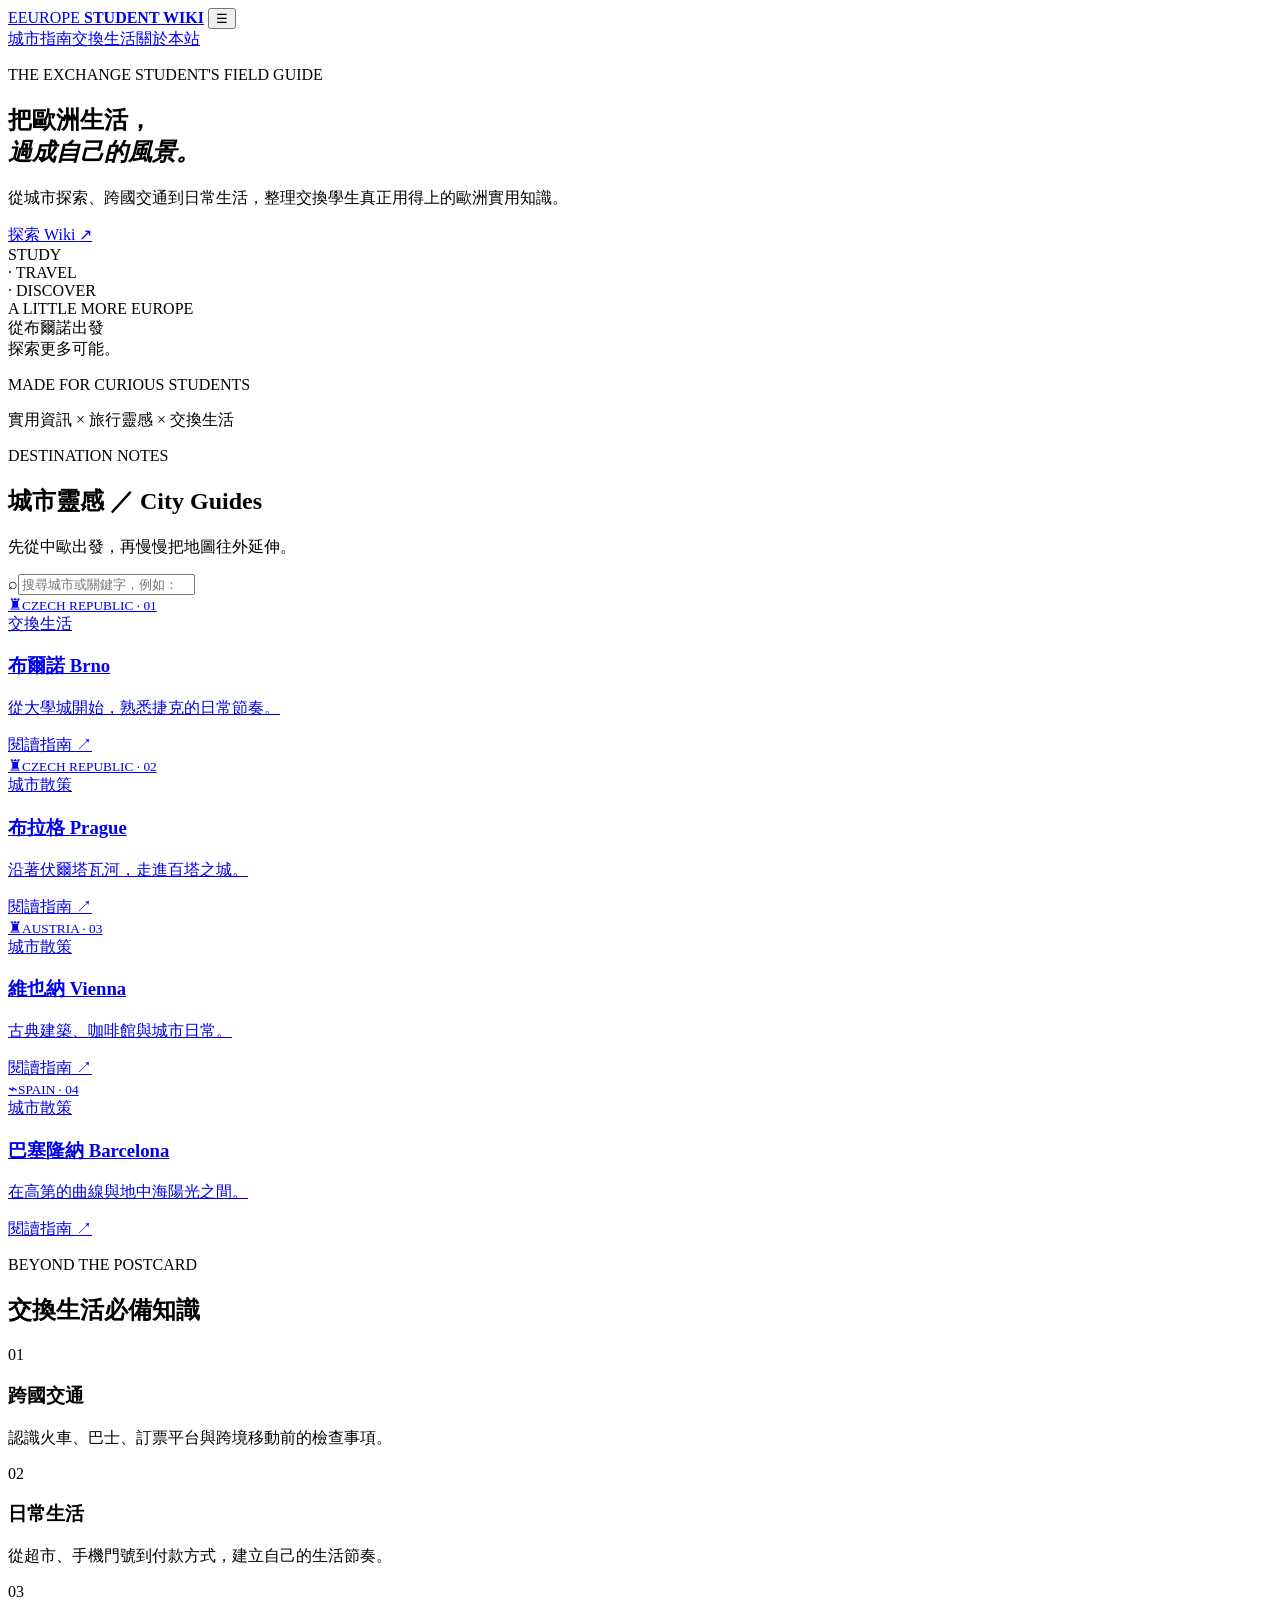
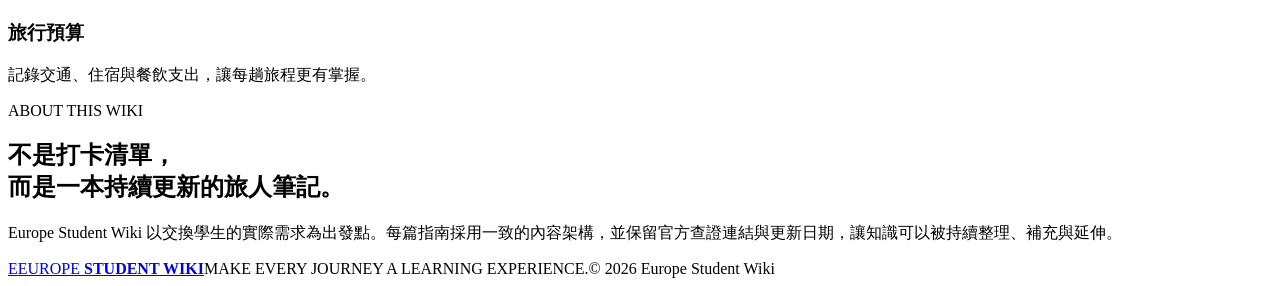
==== index.html @ 51d73738 "Initial website upload" ====
<!doctype html>
<html lang="zh-Hant">
<head>
  <meta charset="utf-8">
  <meta name="viewport" content="width=device-width, initial-scale=1">
  <meta name="description" content="給交換學生與自由行旅人的歐洲生活、城市與交通知識庫。">
  <title>Europe Student Wiki｜歐洲交換生指南</title>
  <link rel="preconnect" href="https://fonts.googleapis.com">
  <link rel="preconnect" href="https://fonts.gstatic.com" crossorigin>
  <link href="https://fonts.googleapis.com/css2?family=DM+Sans:wght@400;500;600;700&family=Noto+Sans+TC:wght@400;500;600;700;800&display=swap" rel="stylesheet">
  <link rel="stylesheet" href="css/style.css">
</head>
<body>
  <header class="site-header">
    <a class="brand" href="index.html"><span class="brand-mark">E</span><span>EUROPE <b>STUDENT WIKI</b></span></a>
    <button class="menu-toggle" aria-label="開啟導覽選單" aria-expanded="false">☰</button>
    <nav class="main-nav" aria-label="主要導覽">
      <a href="#guides">城市指南</a><a href="#essentials">交換生活</a><a href="#about">關於本站</a>
    </nav>
  </header>

  <main>
    <section class="hero">
      <div class="hero-copy">
        <p class="eyebrow">THE EXCHANGE STUDENT'S FIELD GUIDE</p>
        <h1>把歐洲生活，<br><em>過成自己的風景。</em></h1>
        <p class="hero-intro">從城市探索、跨國交通到日常生活，整理交換學生真正用得上的歐洲實用知識。</p>
        <a class="button button-dark" href="#guides">探索 Wiki <span aria-hidden="true">↗</span></a>
      </div>
      <div class="hero-art" role="img" aria-label="歐洲旅行城市與地圖的編輯風格插畫">
        <div class="sun"></div><div class="hero-stamp">STUDY<br>· TRAVEL<br>· DISCOVER</div>
        <div class="postcard">
          <div class="postcard-sky"></div><div class="postcard-roof roof-one"></div><div class="postcard-roof roof-two"></div>
          <div class="postcard-building"></div><div class="postcard-window"></div>
          <span class="postcard-label">A LITTLE MORE EUROPE</span>
        </div>
        <span class="hero-note">從布爾諾出發<br>探索更多可能。</span>
      </div>
    </section>

    <section class="intro-strip">
      <p>MADE FOR CURIOUS STUDENTS</p>
      <span>實用資訊 × 旅行靈感 × 交換生活</span>
    </section>

    <section class="section" id="guides">
      <div class="section-heading">
        <div><p class="eyebrow">DESTINATION NOTES</p><h2>城市靈感 <span>／</span> City Guides</h2></div>
        <p class="section-desc">先從中歐出發，再慢慢把地圖往外延伸。</p>
      </div>
      <label class="search-box"><span aria-hidden="true">⌕</span><input id="guide-search" type="search" placeholder="搜尋城市或關鍵字，例如：布拉格、交通…" aria-label="搜尋指南"></label>
      <div class="guide-grid" id="guide-grid">
        <a class="guide-card featured" href="pages/brno.html" data-search="brno 布爾諾 捷克 交換生活 大學">
          <div class="card-art art-brno"><span class="art-sun"></span><span class="art-tower">♜</span><small>CZECH REPUBLIC · 01</small></div>
          <div class="card-body"><span class="tag">交換生活</span><h3>布爾諾 Brno</h3><p>從大學城開始，熟悉捷克的日常節奏。</p><span class="card-link">閱讀指南 ↗</span></div>
        </a>
        <a class="guide-card" href="pages/prague.html" data-search="prague 布拉格 捷克 城市 旅遊">
          <div class="card-art art-prague"><span class="art-sun"></span><span class="art-tower">♜</span><small>CZECH REPUBLIC · 02</small></div>
          <div class="card-body"><span class="tag">城市散策</span><h3>布拉格 Prague</h3><p>沿著伏爾塔瓦河，走進百塔之城。</p><span class="card-link">閱讀指南 ↗</span></div>
        </a>
        <a class="guide-card" href="pages/vienna.html" data-search="vienna 維也納 奧地利 音樂 城市">
          <div class="card-art art-vienna"><span class="art-sun"></span><span class="art-tower">♜</span><small>AUSTRIA · 03</small></div>
          <div class="card-body"><span class="tag">城市散策</span><h3>維也納 Vienna</h3><p>古典建築、咖啡館與城市日常。</p><span class="card-link">閱讀指南 ↗</span></div>
        </a>
        <a class="guide-card" href="pages/barcelona.html" data-search="barcelona 巴塞隆納 西班牙 高第 海邊">
          <div class="card-art art-barcelona"><span class="art-sun"></span><span class="art-tower">⌁</span><small>SPAIN · 04</small></div>
          <div class="card-body"><span class="tag">城市散策</span><h3>巴塞隆納 Barcelona</h3><p>在高第的曲線與地中海陽光之間。</p><span class="card-link">閱讀指南 ↗</span></div>
        </a>
      </div>
      <p class="empty-state" id="empty-state" hidden>找不到符合的指南，試試其他關鍵字。</p>
    </section>

    <section class="essentials" id="essentials">
      <div class="section-heading">
        <div><p class="eyebrow">BEYOND THE POSTCARD</p><h2>交換生活必備知識</h2></div>
      </div>
      <div class="essentials-grid">
        <article><span class="essential-no">01</span><h3>跨國交通</h3><p>認識火車、巴士、訂票平台與跨境移動前的檢查事項。</p></article>
        <article><span class="essential-no">02</span><h3>日常生活</h3><p>從超市、手機門號到付款方式，建立自己的生活節奏。</p></article>
        <article><span class="essential-no">03</span><h3>旅行預算</h3><p>記錄交通、住宿與餐飲支出，讓每趟旅程更有掌握。</p></article>
      </div>
    </section>

    <section class="about-section" id="about">
      <p class="eyebrow">ABOUT THIS WIKI</p><h2>不是打卡清單，<br>而是一本持續更新的旅人筆記。</h2>
      <p>Europe Student Wiki 以交換學生的實際需求為出發點。每篇指南採用一致的內容架構，並保留官方查證連結與更新日期，讓知識可以被持續整理、補充與延伸。</p>
    </section>
  </main>

  <footer class="site-footer"><a class="brand" href="index.html"><span class="brand-mark">E</span><span>EUROPE <b>STUDENT WIKI</b></span></a><span>MAKE EVERY JOURNEY A LEARNING EXPERIENCE.</span><span>© 2026 Europe Student Wiki</span></footer>
  <script src="js/main.js"></script>
</body>
</html>
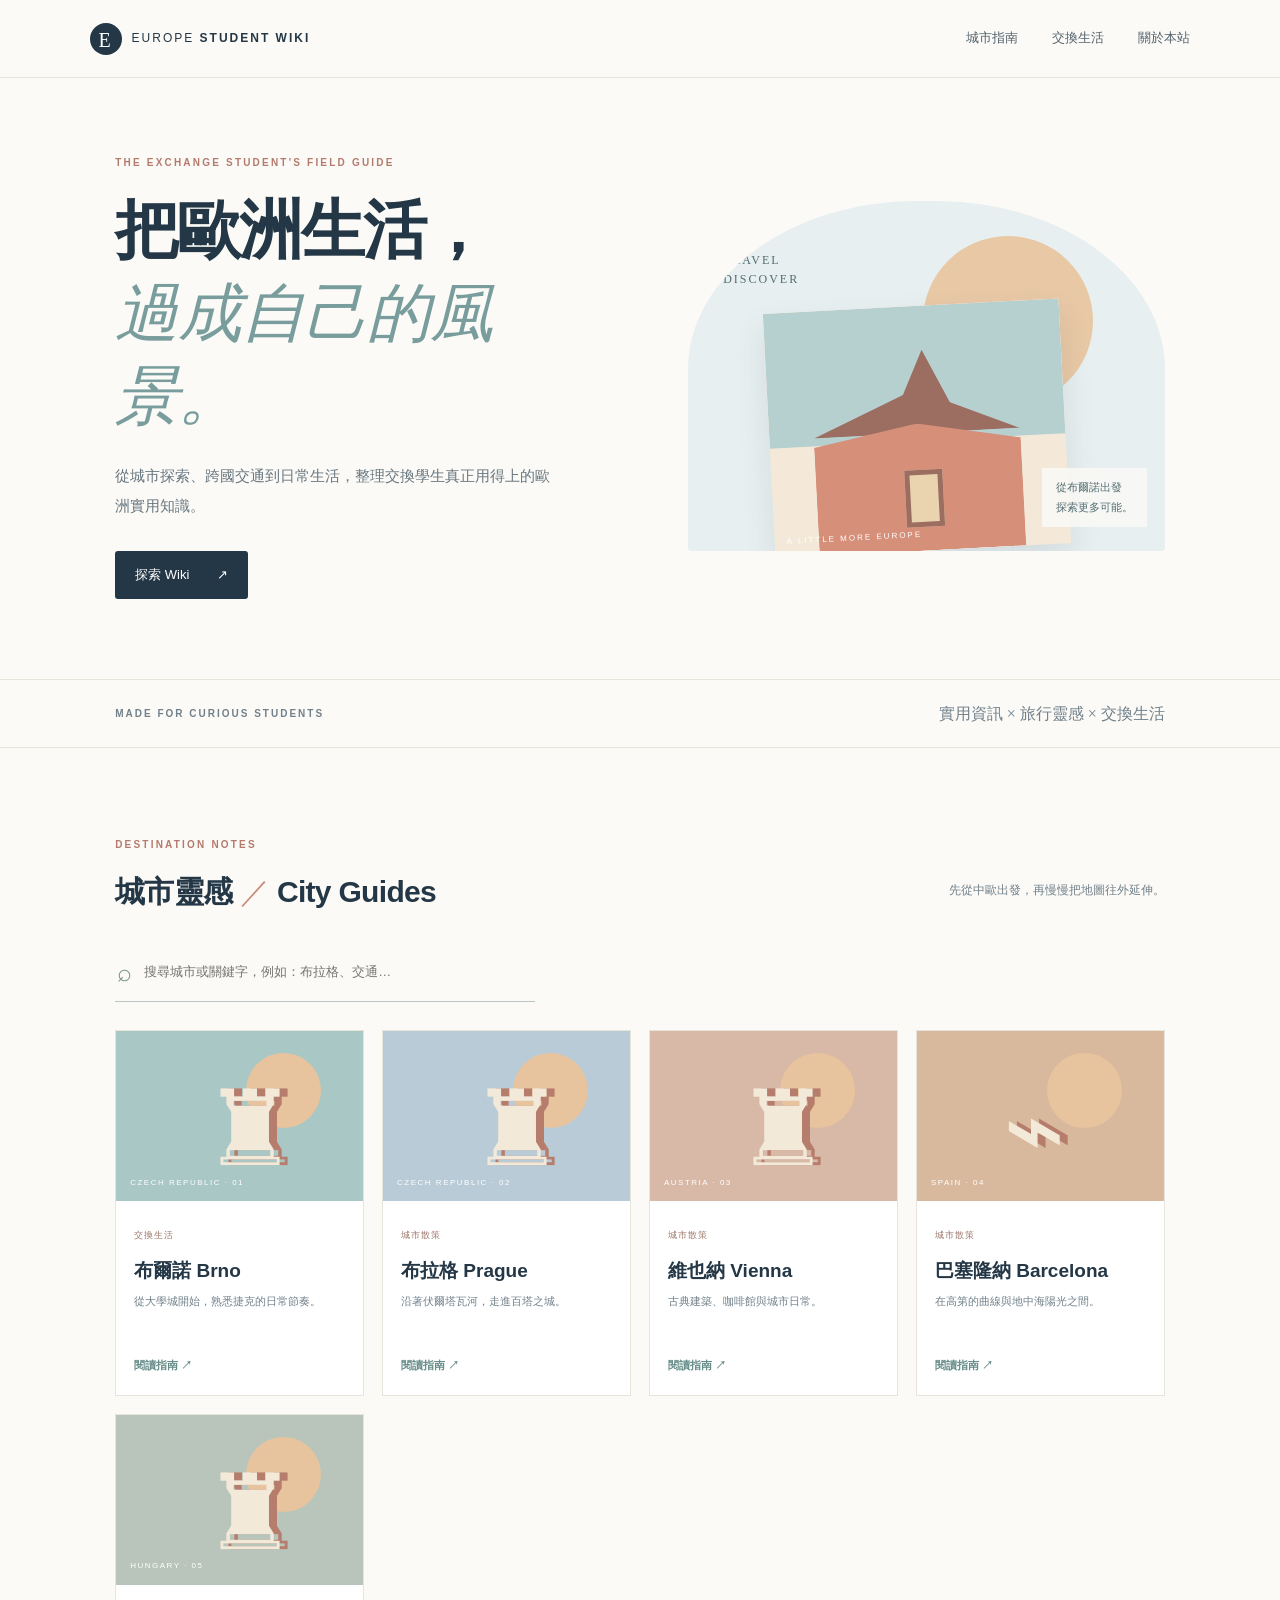
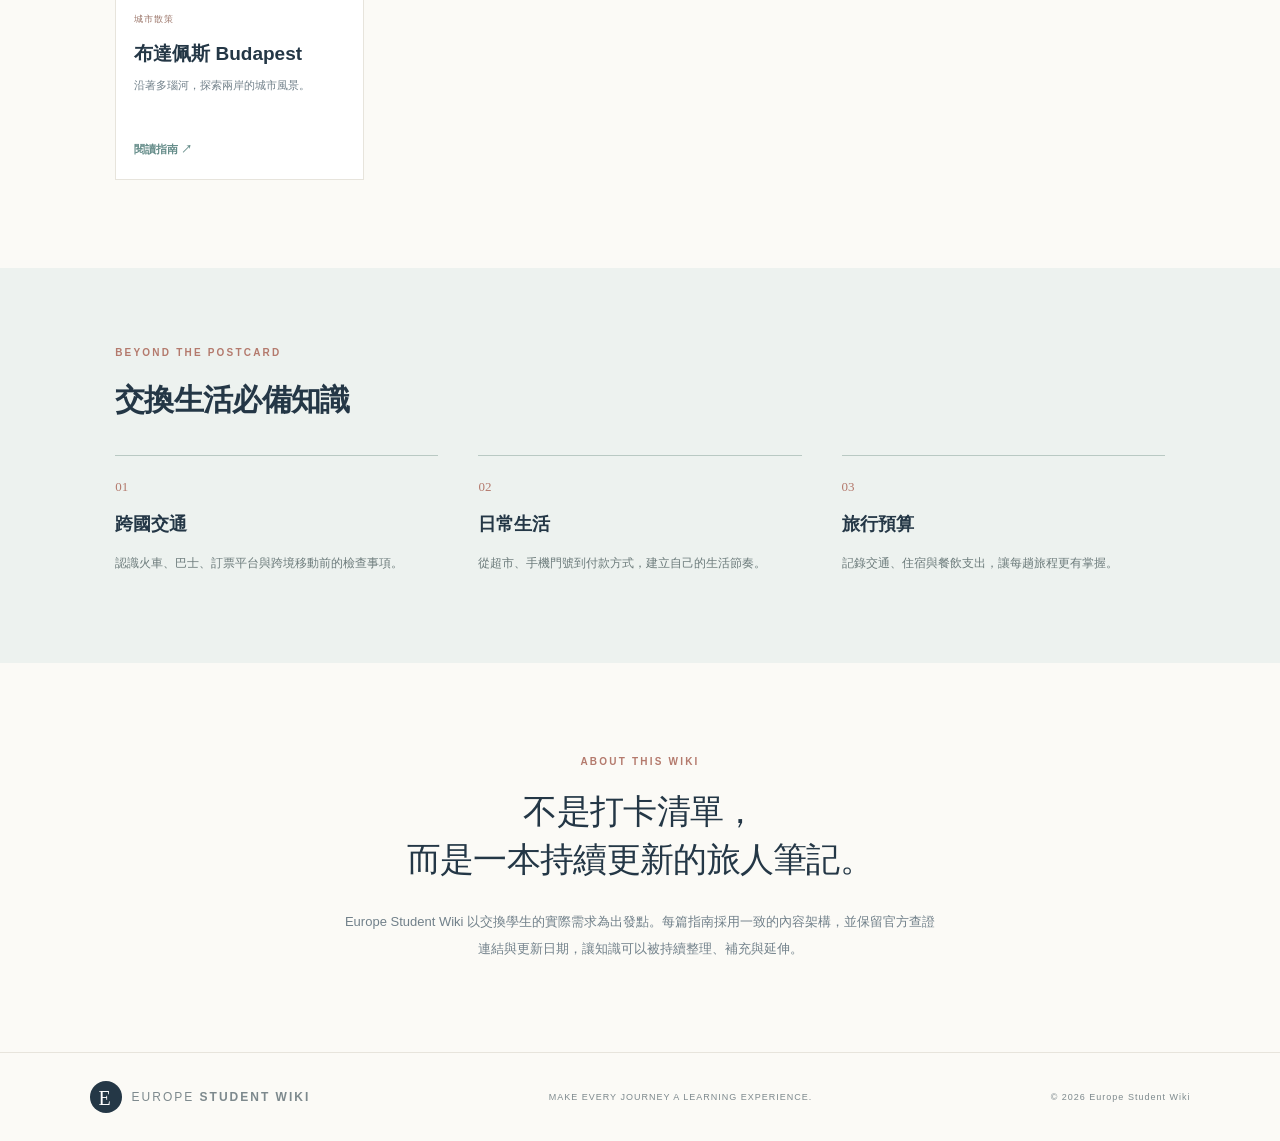
==== commit 83f498d5: "Add Budapest city guide" ====
--- a/index.html
+++ b/index.html
@@ -66,6 +66,10 @@
           <div class="card-art art-barcelona"><span class="art-sun"></span><span class="art-tower">⌁</span><small>SPAIN · 04</small></div>
           <div class="card-body"><span class="tag">城市散策</span><h3>巴塞隆納 Barcelona</h3><p>在高第的曲線與地中海陽光之間。</p><span class="card-link">閱讀指南 ↗</span></div>
         </a>
+        <a class="guide-card" href="pages/budapest.html" data-search="budapest 布達佩斯 匈牙利 多瑙河 城市 溫泉">
+          <div class="card-art art-budapest"><span class="art-sun"></span><span class="art-tower">♜</span><small>HUNGARY · 05</small></div>
+          <div class="card-body"><span class="tag">城市散策</span><h3>布達佩斯 Budapest</h3><p>沿著多瑙河，探索兩岸的城市風景。</p><span class="card-link">閱讀指南 ↗</span></div>
+        </a>
       </div>
       <p class="empty-state" id="empty-state" hidden>找不到符合的指南，試試其他關鍵字。</p>
     </section>
--- a/css/style.css
+++ b/css/style.css
@@ -0,0 +1,6 @@
+@import url('https://fonts.googleapis.com/css2?family=DM+Sans:wght@400;500;600;700&family=Noto+Sans+TC:wght@400;500;600;700;800&display=swap');
+:root{--ink:#243746;--muted:#71808a;--paper:#fbfaf6;--blue:#dceaf0;--teal:#8bb8b5;--coral:#d98f7e;--line:#e7e4dc;--serif:Georgia,'Times New Roman',serif}
+*{box-sizing:border-box}html{scroll-behavior:smooth}body{margin:0;background:var(--paper);color:var(--ink);font-family:'DM Sans','Noto Sans TC',sans-serif;line-height:1.7}a{color:inherit;text-decoration:none}.site-header{height:78px;padding:0 7vw;display:flex;align-items:center;justify-content:space-between;border-bottom:1px solid var(--line);background:rgba(251,250,246,.94);position:sticky;top:0;z-index:10;backdrop-filter:blur(12px)}.brand{display:flex;align-items:center;gap:10px;font-size:12px;letter-spacing:2px;font-weight:500}.brand b{font-weight:700}.brand-mark{width:32px;height:32px;border-radius:50%;display:grid;place-items:center;background:var(--ink);color:white;font-family:var(--serif);font-size:20px}.main-nav{display:flex;gap:34px;font-size:13px;color:#53636d}.main-nav a:hover,.text-link:hover{color:#bd725f}.menu-toggle{display:none;border:0;background:none;font-size:22px;color:var(--ink)}.hero{padding:76px 9vw 80px;display:grid;grid-template-columns:1.02fr .98fr;gap:6vw;align-items:center;min-height:530px}.eyebrow{font-size:10px;letter-spacing:2.2px;font-weight:700;color:#b47a6d;margin:0 0 18px}.hero h1{font-size:clamp(38px,5vw,66px);line-height:1.3;letter-spacing:-2px;margin:0 0 22px;font-weight:700}.hero h1 em{font-family:var(--serif);font-weight:400;color:#789d9c;letter-spacing:-1px}.hero-intro{max-width:440px;color:#687780;font-size:15px;line-height:2;margin-bottom:30px}.button{display:inline-flex;align-items:center;gap:28px;padding:13px 20px;font-size:13px;border-radius:3px}.button-dark{background:var(--ink);color:white}.button-dark:hover{background:#46616e}.hero-art{height:350px;position:relative;background:#e7eff0;overflow:hidden;border-radius:48% 48% 4px 4px}.sun{position:absolute;width:170px;height:170px;background:#e8c8a5;border-radius:50%;right:15%;top:35px}.postcard{position:absolute;width:62%;height:70%;left:17%;bottom:0;background:#f4e9d9;box-shadow:0 15px 30px #53636d22;overflow:hidden;transform:rotate(-3deg)}.postcard-sky{position:absolute;inset:0 0 45%;background:#b6d0d0}.postcard-building{position:absolute;width:70%;height:52%;bottom:0;left:15%;background:#d68f79;clip-path:polygon(0 15%,50% 0,100% 15%,100% 100%,0 100%)}.postcard-roof{position:absolute;bottom:48%;height:18%;background:#9c6e62}.roof-one{left:15%;width:70%;clip-path:polygon(0 100%,50% 0,100% 100%)}.roof-two{left:42%;width:22%;height:28%;bottom:54%;clip-path:polygon(0 100%,50% 0,100% 100%)}.postcard-window{position:absolute;left:45%;bottom:10%;width:13%;height:23%;background:#e9d4af;border:5px solid #9c6e62}.postcard-label{position:absolute;bottom:9px;left:12px;font-size:8px;letter-spacing:2px;color:#fff}.hero-stamp{position:absolute;z-index:2;top:30px;left:25px;font-family:var(--serif);font-size:12px;line-height:1.6;letter-spacing:2px;color:#536d71}.hero-note{position:absolute;right:18px;bottom:24px;font-size:11px;line-height:1.8;color:#536d71;background:#fbfaf6d9;padding:10px 14px}.intro-strip{padding:20px 9vw;border-top:1px solid var(--line);border-bottom:1px solid var(--line);display:flex;justify-content:space-between;align-items:center;color:#71808a}.intro-strip p{font-size:10px;letter-spacing:2px;font-weight:700;margin:0}.intro-strip span{font-family:var(--serif);font-size:16px}.section{padding:88px 9vw}.section-heading{display:flex;justify-content:space-between;align-items:end;margin-bottom:30px}.section-heading h2,.about-section h2{font-size:30px;letter-spacing:-.7px;margin:0;line-height:1.4}.section-heading h2 span{color:#c88d7b;font-weight:400}.section-desc{max-width:250px;color:var(--muted);font-size:12px}.search-box{display:flex;align-items:center;gap:10px;max-width:420px;border-bottom:1px solid #b9c4c5;padding:8px 2px;margin:0 0 28px;color:#79918f}.search-box span{font-size:25px}.search-box input{width:100%;border:0;outline:0;background:transparent;font:inherit;font-size:13px;color:var(--ink)}.guide-grid{display:grid;grid-template-columns:repeat(4,1fr);gap:18px}.guide-card{background:#fff;border:1px solid var(--line);transition:transform .25s,box-shadow .25s}.guide-card:hover{transform:translateY(-5px);box-shadow:0 14px 30px #24374612}.card-art{height:170px;position:relative;overflow:hidden;background:#dce8e8}.card-art small{position:absolute;bottom:12px;left:14px;font-size:8px;letter-spacing:1.5px;color:#fff}.art-sun{position:absolute;width:75px;height:75px;right:17%;top:22px;border-radius:50%;background:#e7c49d}.art-tower{position:absolute;bottom:20px;left:35%;font-size:105px;line-height:1;color:#f2e9d9;text-shadow:8px 0 #b77d6c}.art-brno{background:#a8c7c5}.art-prague{background:#b9cbd6}.art-vienna{background:#d8b8a6}.art-barcelona{background:#d9b99d}.card-body{padding:18px}.tag{font-size:9px;color:#9b7569;letter-spacing:1px}.card-body h3{font-size:19px;margin:8px 0 5px}.card-body p{font-size:11px;color:var(--muted);min-height:40px;margin:0 0 18px}.card-link{font-size:11px;font-weight:700;color:#668d8a}.empty-state{color:var(--muted);font-size:13px}.essentials{background:#edf2ef;padding:76px 9vw}.essentials-grid{display:grid;grid-template-columns:repeat(3,1fr);gap:40px;margin-top:34px}.essentials-grid article{border-top:1px solid #b9c9c3;padding-top:16px}.essential-no{font-family:var(--serif);color:#b47a6d;font-size:13px}.essentials-grid h3{font-size:18px;margin:10px 0}.essentials-grid p{font-size:12px;color:#6c7b7b;line-height:2}.about-section{padding:90px 18vw;text-align:center}.about-section h2{font-family:var(--serif);font-weight:400;font-size:34px}.about-section>p:last-child{max-width:600px;margin:24px auto 0;color:var(--muted);font-size:13px;line-height:2.1}.site-footer{border-top:1px solid var(--line);padding:28px 7vw;display:flex;justify-content:space-between;align-items:center;font-size:9px;letter-spacing:1px;color:#7d898d}.guide-hero{padding:70px 9vw 60px;background:#eaf0ed}.breadcrumbs{font-size:11px;color:#71808a;margin-bottom:30px}.guide-hero h1{font-size:clamp(38px,5vw,58px);line-height:1.2;margin:0 0 14px}.guide-hero h1 span{font-family:var(--serif);font-weight:400;color:#789d9c}.guide-hero p{max-width:650px;color:#65747b;font-size:14px;line-height:2}.guide-meta{display:flex;gap:24px;flex-wrap:wrap;margin-top:24px;font-size:10px;color:#71808a}.article-layout{max-width:1050px;margin:auto;padding:58px 7vw 90px;display:grid;grid-template-columns:minmax(0,1fr) 220px;gap:60px}.article-content h2{font-size:23px;margin:42px 0 12px;padding-bottom:10px;border-bottom:1px solid var(--line)}.article-content h2:first-child{margin-top:0}.article-content p,.article-content li{font-size:13px;color:#5e6d74;line-height:2.1}.article-content ul{padding-left:20px}.info-box{background:#f0f4f1;padding:18px 20px;margin:22px 0;border-left:3px solid #8bb8b5;font-size:12px;color:#53636d}.article-aside{position:sticky;top:110px;align-self:start;background:#f1f1eb;padding:20px}.article-aside h3{font-size:12px;margin:0 0 12px}.article-aside a{display:block;font-size:11px;color:#6d7d81;padding:6px 0}.sources a{color:#668d8a;text-decoration:underline}.back-link{display:inline-block;margin-top:35px;color:#668d8a;font-size:12px}.page-footer-note{font-size:10px;color:#8a9698;margin-top:40px}
+@media(max-width:900px){.guide-grid{grid-template-columns:repeat(2,1fr)}.hero{padding-left:7vw;padding-right:7vw}.section,.essentials{padding-left:7vw;padding-right:7vw}.article-layout{gap:30px}}@media(max-width:640px){.site-header{height:66px;padding:0 5vw}.menu-toggle{display:block}.main-nav{display:none;position:absolute;top:66px;left:0;right:0;background:var(--paper);padding:20px 6vw;flex-direction:column;gap:15px;border-bottom:1px solid var(--line)}.main-nav.open{display:flex}.hero{grid-template-columns:1fr;padding:55px 7vw 50px;gap:35px}.hero-art{height:270px}.hero h1{font-size:42px}.intro-strip{padding:16px 7vw;display:block}.intro-strip span{display:block;margin-top:5px}.section{padding:60px 7vw}.section-heading{display:block}.section-desc{margin-top:10px}.guide-grid{gap:12px}.card-art{height:130px}.card-body{padding:13px}.card-body h3{font-size:16px}.card-body p{font-size:10px}.essentials{padding:60px 7vw}.essentials-grid{grid-template-columns:1fr;gap:22px}.about-section{padding:65px 8vw}.about-section h2{font-size:27px}.site-footer{padding:24px 7vw;display:grid;gap:14px}.article-layout{display:block;padding:38px 7vw 65px}.article-aside{position:static;margin-top:35px}.guide-hero{padding:45px 7vw}.guide-hero h1{font-size:39px}}
+
+.art-budapest{background:#b9c5bb}
